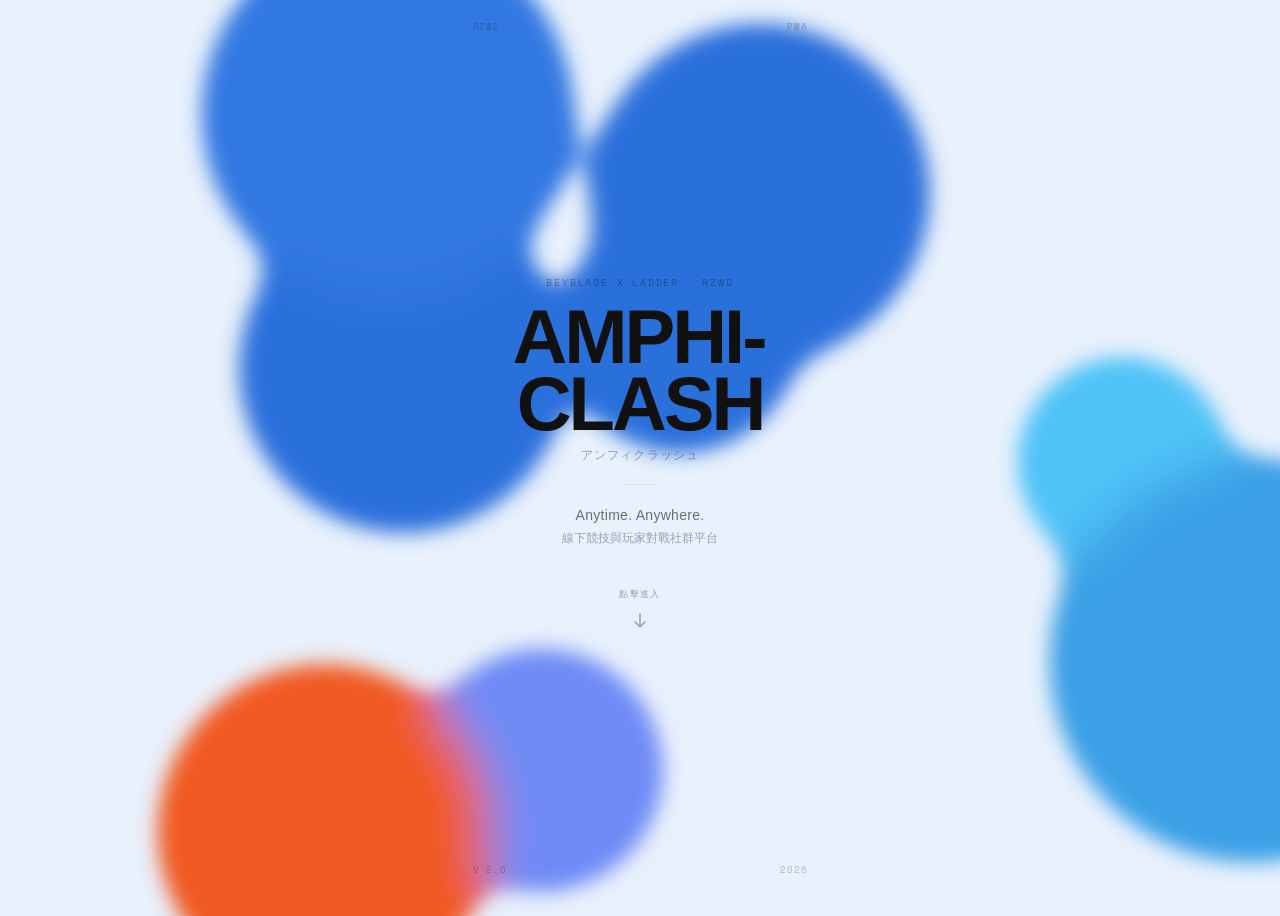
==== index.html @ e655cad7 "Initial prototype upload" ====
<!DOCTYPE html>
<html lang="en">
  <head>
    <meta charset="UTF-8" />
    <meta name="viewport" content="width=device-width, initial-scale=1.0" />
    <meta http-equiv="refresh" content="0; url=./Landing%20Page.html" />
    <title>AMPHICLASH Prototype</title>
  </head>
  <body>
    <p>Redirecting to the prototype…</p>
    <p><a href="./Landing%20Page.html">Open prototype</a></p>
  </body>
</html>
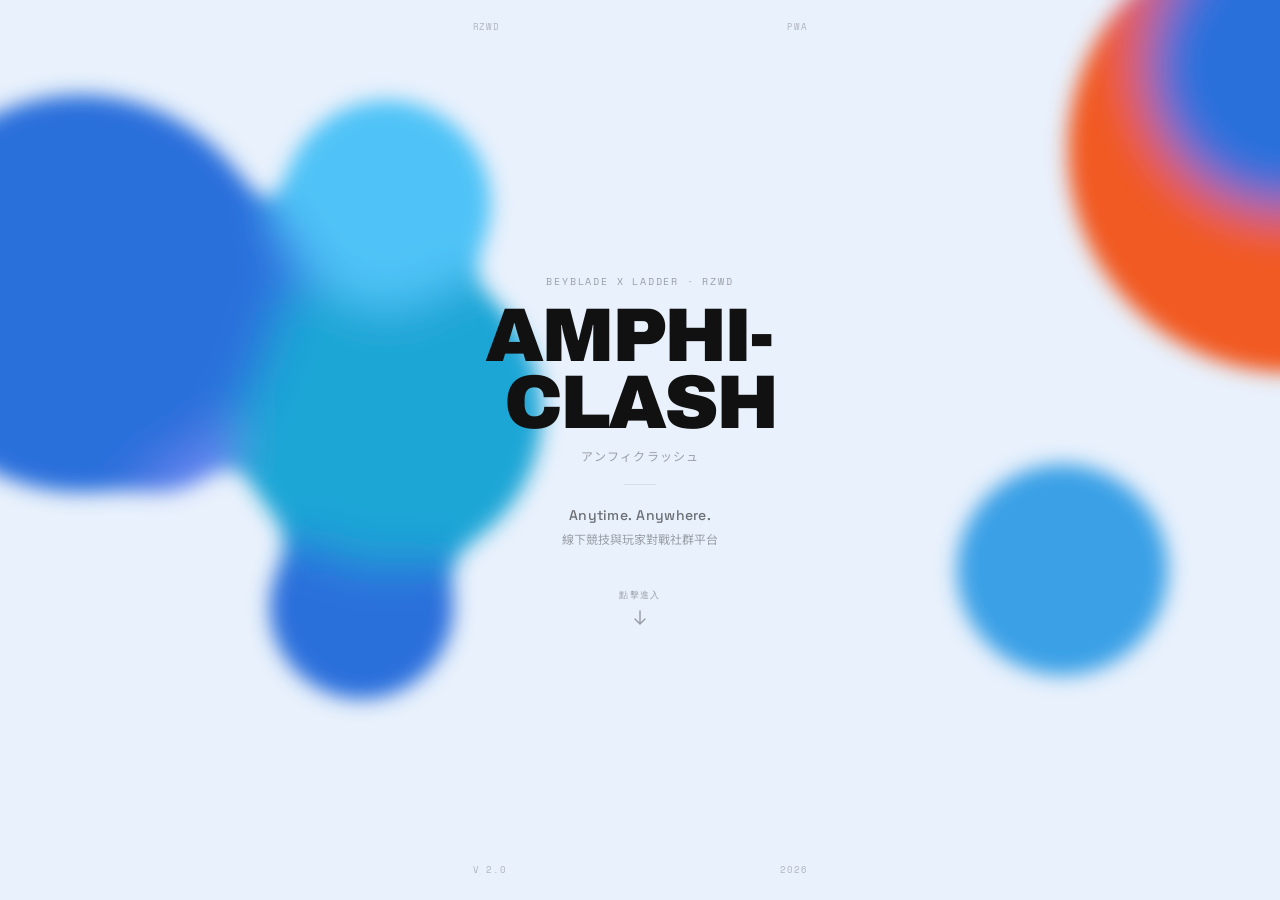
==== commit 22eb88f9: "Make homepage show landing experience" ====
--- a/index.html
+++ b/index.html
@@ -1,13 +1,299 @@
 <!DOCTYPE html>
-<html lang="en">
-  <head>
-    <meta charset="UTF-8" />
-    <meta name="viewport" content="width=device-width, initial-scale=1.0" />
-    <meta http-equiv="refresh" content="0; url=./Landing%20Page.html" />
-    <title>AMPHICLASH Prototype</title>
-  </head>
-  <body>
-    <p>Redirecting to the prototype…</p>
-    <p><a href="./Landing%20Page.html">Open prototype</a></p>
-  </body>
+<html lang="zh-TW">
+<head>
+  <meta charset="UTF-8">
+  <meta name="viewport" content="width=device-width, initial-scale=1.0">
+  <title>AMPHICLASH — Landing</title>
+  <link rel="stylesheet" href="_styles.css?v=2">
+  <style>
+    body { align-items: stretch; }
+
+    .app-shell {
+      min-height: 100vh;
+      display: flex;
+      flex-direction: column;
+      align-items: center;
+      justify-content: center;
+      cursor: pointer;
+      user-select: none;
+      -webkit-tap-highlight-color: transparent;
+    }
+
+    /* ── L0 Art ── */
+    .collage-art {
+      position: absolute; inset: 0;
+      overflow: hidden;
+    }
+    .ring-group {
+      position: absolute;
+      top: 50%; left: 52%;
+      transform: translate(-50%, -60%);
+    }
+    .ring {
+      position: absolute;
+      border-radius: 50%;
+      border: 1px solid rgba(20,20,24,0.12);
+      transform: translate(-50%, -50%);
+      top: 0; left: 0;
+    }
+    .ring--lg  { width: 520px; height: 520px; border-width: 1.5px; opacity: 0.55; }
+    .ring--md  { width: 380px; height: 380px; opacity: 0.70; }
+    .ring--sm  { width: 260px; height: 260px; opacity: 0.80; }
+    .ring--xs  { width: 160px; height: 160px; border-width: 1.5px; opacity: 0.60; }
+    .ring--dot { width: 12px;  height: 12px;  background: rgba(20,20,24,0.22); border: none; }
+
+    /* tick marks */
+    .ticks {
+      position: absolute;
+      width: 380px; height: 380px;
+      top: 0; left: 0;
+      transform: translate(-50%, -50%);
+    }
+
+    /* inked corner marks */
+    .corner-mark {
+      position: absolute;
+      font-family: var(--f-mono);
+      font-size: 9px;
+      letter-spacing: 0.10em;
+      color: rgba(26,26,26,0.28);
+      text-transform: uppercase;
+    }
+    .corner-mark--tl { top: 20px; left: 20px; }
+    .corner-mark--tr { top: 20px; right: 20px; text-align: right; }
+    .corner-mark--bl { bottom: 24px; left: 20px; }
+    .corner-mark--br { bottom: 24px; right: 20px; text-align: right; }
+
+    /* ── Main content ── */
+    .landing-content {
+      position: relative;
+      z-index: 5;
+      display: flex;
+      flex-direction: column;
+      align-items: center;
+      text-align: center;
+      gap: 0;
+      padding: 0 24px;
+    }
+
+    .landing-kicker {
+      font-family: var(--f-mono);
+      font-size: 10px;
+      letter-spacing: 0.18em;
+      color: var(--tx-3);
+      text-transform: uppercase;
+      margin-bottom: 14px;
+    }
+
+    .landing-title {
+      font-family: var(--f-display);
+      font-weight: 900;
+      font-size: 76px;
+      letter-spacing: -0.04em;
+      line-height: 0.88;
+      color: var(--tx);
+      text-wrap: balance;
+    }
+
+    .landing-jp {
+      font-family: var(--f-jp);
+      font-size: 12px;
+      color: var(--tx-3);
+      letter-spacing: 0.10em;
+      margin-top: 10px;
+    }
+
+    .landing-divider {
+      width: 32px;
+      height: 1px;
+      background: var(--line);
+      margin: 20px auto;
+    }
+
+    .landing-slogan {
+      font-family: var(--f-ui);
+      font-size: 14px;
+      font-weight: 500;
+      color: var(--tx-2);
+      letter-spacing: 0.02em;
+      line-height: 1.5;
+    }
+
+    .landing-sub {
+      font-family: var(--f-ui);
+      font-size: 12px;
+      color: var(--tx-3);
+      margin-top: 4px;
+    }
+
+    .landing-enter {
+      margin-top: 40px;
+      display: flex;
+      flex-direction: column;
+      align-items: center;
+      gap: 6px;
+    }
+    .landing-enter span {
+      font-family: var(--f-mono);
+      font-size: 9px;
+      letter-spacing: 0.16em;
+      color: var(--tx-3);
+      text-transform: uppercase;
+    }
+    .landing-arrow {
+      width: 18px; height: 18px;
+      color: var(--tx-3);
+      animation: bounce 2s ease-in-out infinite;
+    }
+    @keyframes bounce {
+      0%,100% { transform: translateY(0); }
+      50%      { transform: translateY(4px); }
+    }
+
+    /* hover / tap flash */
+    .app-shell:active { opacity: 0.85; }
+
+    /* ═══ Gooey metaball background + veil ═══ */
+    body { background: #e9f1fc !important; }
+    .goo-stage { position: fixed; inset: 0; z-index: 0; filter: url(#goo); pointer-events: none; }
+    .goo-defs  { position: absolute; width: 0; height: 0; }
+    .blob      { position: absolute; border-radius: 50%; will-change: transform; }
+    .goo-veil  { display: none; }
+    body canvas { display: none !important; }
+    .app-shell { position: relative; z-index: 2; }
+  </style>
+</head>
+<body>
+  <div class="goo-stage" id="goo-stage"></div>
+  <div class="goo-veil"></div>
+  <svg class="goo-defs" xmlns="http://www.w3.org/2000/svg" aria-hidden="true">
+    <defs>
+      <filter id="goo">
+        <feGaussianBlur in="SourceGraphic" stdDeviation="22" result="blur"/>
+        <feColorMatrix in="blur" mode="matrix" values="1 0 0 0 0  0 1 0 0 0  0 0 1 0 0  0 0 0 20 -8" result="goo"/>
+        <feGaussianBlur in="goo" stdDeviation="10"/>
+      </filter>
+    </defs>
+  </svg>
+  <a class="app-shell skin-paper" href="Grid Hub.html" style="text-decoration:none; color:inherit;">
+
+    <!-- L0 Collage -->
+    <div class="collage">
+      <div class="collage-art">
+        <!-- concentric rings (beystadium) -->
+        <div class="ring-group">
+          <div class="ring ring--lg"></div>
+          <div class="ring ring--md"></div>
+          <div class="ring ring--sm"></div>
+          <div class="ring ring--xs"></div>
+          <div class="ring ring--dot"></div>
+
+          <!-- SVG tick marks on the medium ring -->
+          <svg class="ticks" viewBox="0 0 380 380" fill="none" xmlns="http://www.w3.org/2000/svg">
+            <!-- 24 tick marks evenly around ring at r=190 -->
+            <g stroke="rgba(20,20,24,0.18)" stroke-width="1">
+              <line x1="190" y1="0"   x2="190" y2="14"/>
+              <line x1="190" y1="366" x2="190" y2="380"/>
+              <line x1="0"   y1="190" x2="14"  y2="190"/>
+              <line x1="366" y1="190" x2="380" y2="190"/>
+              <!-- diagonals at 45° -->
+              <line x1="56"  y1="56"  x2="66"  y2="66"/>
+              <line x1="314" y1="56"  x2="324" y2="66" transform="rotate(90,190,190) translate(0,0)"/>
+              <line x1="56"  y1="314" x2="66"  y2="324" transform="scale(-1,1) translate(-380,0)"/>
+              <line x1="314" y1="314" x2="324" y2="324" transform="scale(-1,-1) translate(-380,-380)"/>
+            </g>
+            <!-- center crosshair -->
+            <g stroke="rgba(20,20,24,0.22)" stroke-width="1">
+              <line x1="183" y1="190" x2="197" y2="190"/>
+              <line x1="190" y1="183" x2="190" y2="197"/>
+            </g>
+          </svg>
+        </div>
+
+        <!-- ink splatters / abstract shapes -->
+        <div style="position:absolute; top:62%; left:8%; width:60px; height:60px; border-radius:50%; border:1px solid rgba(20,20,24,0.08);"></div>
+        <div style="position:absolute; top:18%; left:78%; width:30px; height:30px; border-radius:50%; background:rgba(20,20,24,0.04); border:1px solid rgba(20,20,24,0.10);"></div>
+
+        <!-- small neon accent swatch (bottom-right) -->
+        <div class="neon-block" style="width:3px; height:42px; bottom:100px; right:28px; opacity:0.55; border-radius:1px;"></div>
+        <div class="neon-block" style="width:18px; height:3px; bottom:140px; right:24px; opacity:0.35; border-radius:1px;"></div>
+      </div>
+
+      <div class="layer-halftone"></div>
+      <div class="layer-noise"></div>
+      <div class="layer-scan"></div>
+    </div>
+
+    <!-- Corner marks -->
+    <span class="corner-mark corner-mark--tl">RZWD</span>
+    <span class="corner-mark corner-mark--tr">PWA</span>
+    <span class="corner-mark corner-mark--bl">V 2.0</span>
+    <span class="corner-mark corner-mark--br">2026</span>
+
+
+
+    <!-- Main content -->
+    <div class="landing-content">
+      <p class="landing-kicker">BEYBLADE X LADDER · RZWD</p>
+      <h1 class="landing-title">AMPHI&shy;CLASH</h1>
+      <p class="landing-jp">アンフィクラッシュ</p>
+
+      <div class="landing-divider"></div>
+
+      <p class="landing-slogan">Anytime. Anywhere.</p>
+      <p class="landing-sub">線下競技與玩家對戰社群平台</p>
+
+      <div class="landing-enter">
+        <span>點擊進入</span>
+        <svg class="landing-arrow" viewBox="0 0 18 18" fill="none" xmlns="http://www.w3.org/2000/svg">
+          <path d="M9 3v12M4 11l5 5 5-5" stroke="currentColor" stroke-width="1.5" stroke-linecap="round" stroke-linejoin="round"/>
+        </svg>
+      </div>
+    </div>
+
+  </a>
+  <script>
+  (function(){
+    const stage = document.getElementById('goo-stage'); if(!stage) return;
+    const W=()=>window.innerWidth, H=()=>window.innerHeight;
+    const COLORS=['#2A6FDB','#3278E2','#1FA6D6','#4FC3F7','#6E8BF5','#2A6FDB','#3aa0e6','#F15A22','#2A6FDB'];
+    const COUNT=COLORS.length, blobs=[];
+    class Blob{
+      constructor(i){ this.el=document.createElement('div'); this.el.className='blob';
+        this.el.style.background=COLORS[i%COLORS.length]; stage.appendChild(this.el); this.reset(); }
+      reset(){ this.r=70+Math.random()*120; this.x=Math.random()*W(); this.y=Math.random()*H();
+        this.speed=2.4+Math.random()*1.8; const a=Math.random()*Math.PI*2;
+        this.vx=Math.cos(a)*this.speed; this.vy=Math.sin(a)*this.speed;
+        this.pulsePhase=Math.random()*Math.PI*2; this.pulseSpeed=0.7+Math.random()*0.9; this.baseR=this.r;
+        this.wobPhase=Math.random()*Math.PI*2; this.wobSpeed=0.9+Math.random()*1.2; this.wobAmp=7+Math.random()*9;
+        this.flowPhase=Math.random()*Math.PI*2; this.flowSpeed=0.010+Math.random()*0.014;
+        this.moodPhase=Math.random()*Math.PI*2; this.moodSpeed=0.25+Math.random()*0.5; this.applySize(); }
+      applySize(){ this.el.style.width=this.r*2+'px'; this.el.style.height=this.r*2+'px'; }
+      update(t,bs){
+        this.flowPhase+=this.flowSpeed;
+        this.vx+=Math.cos(this.flowPhase)*0.24; this.vy+=Math.sin(this.flowPhase*1.3+0.7)*0.24;
+        const myMood=Math.sin(t*this.moodSpeed+this.moodPhase);
+        for(const o of bs){ if(o===this)continue;
+          const dx=o.x-this.x,dy=o.y-this.y,d=Math.hypot(dx,dy)||1,range=this.r+o.r+150;
+          if(d<range){ const oM=Math.sin(t*o.moodSpeed+o.moodPhase),mood=(myMood+oM)*0.5,f=(1-d/range)*mood*0.10;
+            this.vx+=dx/d*f; this.vy+=dy/d*f;
+            const near=(this.r+o.r)*0.55; if(d<near){ const push=(1-d/near)*0.30; this.vx-=dx/d*push; this.vy-=dy/d*push; } } }
+        this.vx*=0.97; this.vy*=0.97; const sp=Math.hypot(this.vx,this.vy)||1,MIN=0.7,MAX=4.0;
+        if(sp<MIN){const k=MIN/sp;this.vx*=k;this.vy*=k;} else if(sp>MAX){const k=MAX/sp;this.vx*=k;this.vy*=k;}
+        this.x+=this.vx; this.y+=this.vy;
+        if(this.x<-this.r*0.5||this.x>W()+this.r*0.5)this.vx*=-1;
+        if(this.y<-this.r*0.5||this.y>H()+this.r*0.5)this.vy*=-1;
+        const pulse=1+Math.sin(t*this.pulseSpeed+this.pulsePhase)*0.16; this.r=this.baseR*pulse; this.applySize();
+        const wx=Math.sin(t*this.wobSpeed+this.wobPhase)*this.wobAmp, wy=Math.cos(t*this.wobSpeed*0.85+this.wobPhase)*this.wobAmp;
+        this.el.style.transform='translate('+(this.x-this.r+wx)+'px,'+(this.y-this.r+wy)+'px)'; }
+    }
+    for(let i=0;i<COUNT;i++)blobs.push(new Blob(i));
+    const reduce=window.matchMedia('(prefers-reduced-motion: reduce)').matches;
+    let start=null;
+    function loop(ts){ if(start===null)start=ts; const t=(ts-start)/1000; for(const b of blobs)b.update(t,blobs); if(!reduce)requestAnimationFrame(loop); }
+    if(reduce){ for(const b of blobs)b.update(0,blobs); } else requestAnimationFrame(loop);
+    window.addEventListener('resize',()=>{ for(const b of blobs){ b.x=Math.min(b.x,W()); b.y=Math.min(b.y,H()); } });
+  })();
+  </script>
+</body>
 </html>
--- a/_styles.css
+++ b/_styles.css
@@ -0,0 +1,446 @@
+/* ═══════════════════════════════════════════════════════
+   AMPHICLASH 2.0 — Shared Design System
+   Visual Direction Spec v1.0 · skin-paper default
+═══════════════════════════════════════════════════════ */
+
+@import url('https://fonts.googleapis.com/css2?family=Archivo:ital,wght@0,600;0,800;0,900;1,900&family=Space+Grotesk:wght@400;500;600;700&family=Space+Mono:wght@400;700&family=Noto+Sans+JP:wght@400;700&family=Noto+Sans+TC:wght@500;700;900&display=swap');
+
+*, *::before, *::after { box-sizing: border-box; margin: 0; padding: 0; }
+
+html { height: 100%; }
+
+body {
+  min-height: 100%;
+  background: #c8d0e2;
+  display: flex;
+  justify-content: center;
+  align-items: flex-start;
+  font-family: var(--f-ui);
+}
+
+/* ── Root tokens ── */
+:root {
+  --neon:      #39FF14;
+  --neon-dim:  #2bd10f;
+
+  --rk-tiro:   hsl(220 60% 70%);
+  --rk-greg:   hsl(200 70% 55%);
+  --rk-prov:   hsl(200 70% 55%);
+  --rk-ret:    hsl(280 70% 50%);
+  --rk-sec:    hsl(280 70% 50%);
+  --rk-primus: hsl(25 95% 55%);
+  --rk-champ:  hsl(8 95% 50%);
+
+  --f-display: 'Archivo', 'Noto Sans TC', sans-serif;
+  --f-ui:      'Space Grotesk', 'Noto Sans TC', sans-serif;
+  --f-mono:    'Space Mono', ui-monospace, monospace;
+  --f-jp:      'Noto Sans JP', sans-serif;
+}
+
+/* ── Skin: Paper (乾淨白底) ── */
+.skin-paper {
+  --bg:       #ffffff;
+  --bg-2:     rgba(255,255,255,0.55);
+  --glass-bg: rgba(255,255,255,0.72);
+  --glass-bd: rgba(20,20,24,0.09);
+  --glass-hi: rgba(255,255,255,0.96);
+  --tx:       #111111;
+  --tx-2:     rgba(17,17,17,0.58);
+  --tx-3:     rgba(17,17,17,0.36);
+  --line:     rgba(20,20,24,0.08);
+  --halftone: rgba(20,20,24,0.40);
+  --ph-base:  #e8e8e8;
+}
+
+/* ── Skin: Dark (戰鬥態 · cyberpunk) ── */
+.skin-dark {
+  --bg:       #0A0A0C;
+  --bg-2:     #121216;
+  --glass-bg: rgba(255,255,255,0.06);
+  --glass-bd: rgba(255,255,255,0.12);
+  --glass-hi: rgba(255,255,255,0.18);
+  --tx:       #ffffff;
+  --tx-2:     rgba(255,255,255,0.62);
+  --tx-3:     rgba(255,255,255,0.40);
+  --line:     rgba(255,255,255,0.14);
+  --halftone: rgba(255,255,255,0.85);
+  --ph-base:  #16161b;
+}
+
+/* ── App shell ── */
+.app-shell {
+  width: 375px;
+  min-height: 100vh;
+  position: relative;
+  overflow-x: hidden;
+  background: transparent;
+  z-index: 2;
+  color: var(--tx);
+  font-family: var(--f-ui);
+}
+
+/* ═══ L0 — Collage (hidden · replaced by _particles.js) ═ */
+.collage { display: none; }
+._collage_compat {
+  position: absolute;
+  inset: 0;
+  z-index: 0;
+  overflow: hidden;
+  pointer-events: none;
+}
+
+.layer-halftone {
+  position: absolute; inset: 0;
+  background-image: radial-gradient(var(--halftone) 21%, transparent 23%);
+  background-size: 5px 5px;
+  opacity: 0.18;
+}
+.skin-dark .layer-halftone { opacity: 0.10; }
+
+.layer-noise {
+  position: absolute; inset: 0;
+  opacity: 0.20;
+  background-image: url("data:image/svg+xml,%3Csvg xmlns='http://www.w3.org/2000/svg' width='90' height='90'%3E%3Cfilter id='n'%3E%3CfeTurbulence type='fractalNoise' baseFrequency='0.85' numOctaves='1'/%3E%3C/filter%3E%3Crect width='100%25' height='100%25' filter='url(%23n)'/%3E%3C/svg%3E");
+}
+
+.layer-scan {
+  position: absolute; inset: 0;
+  opacity: 0.06;
+  background-image: repeating-linear-gradient(0deg, var(--tx) 0 1px, transparent 1px 3px);
+}
+
+.skin-paper .collage::after {
+  content: '';
+  position: absolute; inset: 0;
+  background: linear-gradient(180deg,
+    rgba(242,239,231,0.45) 0%,
+    rgba(242,239,231,0.18) 40%,
+    rgba(242,239,231,0.68) 100%);
+}
+.skin-dark .collage::after {
+  content: '';
+  position: absolute; inset: 0;
+  background: linear-gradient(180deg,
+    rgba(10,10,12,0.55) 0%,
+    rgba(10,10,12,0.28) 40%,
+    rgba(10,10,12,0.80) 100%);
+}
+
+/* ═══ L1 — Glass ════════════════════════════════════ */
+.glass {
+  position: relative;
+  border-radius: 14px;
+  padding: 16px;
+  -webkit-backdrop-filter: blur(30px) saturate(220%);
+  backdrop-filter: blur(30px) saturate(220%);
+  background: var(--glass-bg);
+  border: 1px solid var(--glass-bd);
+  box-shadow: inset 0 1px 0 var(--glass-hi), 0 8px 32px rgba(0,0,0,0.08);
+}
+.glass--tight { padding: 12px; border-radius: 12px; }
+
+@supports not ((backdrop-filter:blur(1px)) or (-webkit-backdrop-filter:blur(1px))) {
+  .skin-paper .glass { background: rgba(235,231,220,0.90); }
+  .skin-dark  .glass { background: rgba(20,20,26,0.92); }
+}
+
+/* ═══ L2 — Tech Chrome ══════════════════════════════ */
+.tech-row {
+  display: flex;
+  align-items: center;
+  justify-content: space-between;
+  font-family: var(--f-mono);
+  font-size: 10px;
+  letter-spacing: 0.10em;
+  color: var(--tx-3);
+  text-transform: uppercase;
+}
+.jp { font-family: var(--f-jp); }
+.mono { font-family: var(--f-mono); text-transform: uppercase; letter-spacing: 0.08em; }
+
+.crosshair {
+  position: absolute;
+  width: 10px; height: 10px;
+  z-index: 6; pointer-events: none;
+}
+.crosshair::before, .crosshair::after {
+  content: ''; position: absolute; background: var(--tx-3);
+}
+.crosshair::before { left:50%; top:0; width:1px; height:100%; transform:translateX(-0.5px); }
+.crosshair::after  { top:50%; left:0; height:1px; width:100%; transform:translateY(-0.5px); }
+
+/* ═══ Typography ════════════════════════════════════ */
+.t-display {
+  font-family: var(--f-display);
+  font-weight: 900;
+  letter-spacing: -0.02em;
+  line-height: 0.92;
+}
+.t-num {
+  font-family: var(--f-mono);
+  font-weight: 700;
+  font-variant-numeric: tabular-nums;
+}
+.t-label {
+  font-family: var(--f-mono);
+  font-size: 9.5px;
+  letter-spacing: 0.12em;
+  text-transform: uppercase;
+  color: var(--tx-3);
+}
+
+/* ═══ RankChip ══════════════════════════════════════ */
+.rankchip {
+  display: inline-flex;
+  align-items: center;
+  gap: 0;
+  padding: 0;
+  border-radius: 0;
+  border: none;
+  background: transparent !important;
+  font-family: var(--f-mono);
+  font-size: 11px;
+  font-weight: 700;
+  letter-spacing: 0.08em;
+  text-transform: uppercase;
+  white-space: nowrap;
+}
+.rankchip .gem { display: none; }
+.rankchip--lg { padding: 0; font-size: 13px; }
+.rankchip--lg .gem { display: none; }
+
+/* ═══ VStatus ═══════════════════════════════════════ */
+.vstatus {
+  display: inline-flex;
+  align-items: center;
+  gap: 7px;
+  font-family: var(--f-mono);
+  font-size: 11px;
+  font-weight: 700;
+  letter-spacing: 0.10em;
+  text-transform: uppercase;
+  padding: 6px 11px;
+  border-radius: 7px;
+  border: 1px solid;
+}
+.vstatus .dot { width: 8px; height: 8px; border-radius: 50%; flex-shrink: 0; }
+.vstatus--live .dot {
+  background: var(--neon);
+  box-shadow: 0 0 8px var(--neon);
+  animation: pulse 1.1s ease-in-out infinite;
+}
+@keyframes pulse {
+  0%,100% { transform: scale(1); opacity: 1; }
+  50%      { transform: scale(1.55); opacity: 0.55; }
+}
+@media (prefers-reduced-motion: reduce) { .vstatus--live .dot { animation: none; } }
+
+/* ═══ Buttons ═══════════════════════════════════════ */
+.vbtn {
+  font-family: var(--f-ui);
+  font-weight: 700;
+  font-size: 15px;
+  border-radius: 14px;
+  padding: 15px 16px;
+  cursor: pointer;
+  width: 100%;
+  border: 1px solid var(--glass-bd);
+  background: var(--glass-bg);
+  color: var(--tx);
+  -webkit-backdrop-filter: blur(30px) saturate(220%);
+  backdrop-filter: blur(30px) saturate(220%);
+  box-shadow: inset 0 1px 0 var(--glass-hi), 0 6px 20px rgba(0,0,0,0.08);
+  display: flex;
+  align-items: center;
+  justify-content: center;
+  gap: 8px;
+  transition: transform .12s ease, box-shadow .2s ease, background .2s ease;
+  text-decoration: none;
+}
+.vbtn:hover { background: rgba(20,20,24,0.10); transform: translateY(-1px); }
+.vbtn:active { transform: translateY(0); }
+
+.vbtn--go {
+  background: rgba(57,255,20,0.20);
+  border-color: rgba(57,255,20,0.50);
+  box-shadow: inset 0 1px 0 rgba(255,255,255,0.45), 0 8px 28px rgba(57,255,20,0.18);
+}
+.skin-paper .vbtn--go { color: #0c2b0e; }
+.skin-dark  .vbtn--go { color: #eafff0; }
+.vbtn--go:hover {
+  background: rgba(57,255,20,0.30);
+  box-shadow: inset 0 1px 0 rgba(255,255,255,0.45), 0 10px 34px rgba(57,255,20,0.32);
+}
+
+.vbtn--ghost {
+  background: transparent;
+  border-color: var(--glass-bd);
+  color: var(--tx-2);
+  -webkit-backdrop-filter: none;
+  backdrop-filter: none;
+  box-shadow: none;
+}
+.vbtn--ghost:hover { background: var(--glass-bg); }
+
+/* ═══ Header ════════════════════════════════════════ */
+.app-header {
+  position: relative; z-index: 10;
+  display: flex;
+  align-items: center;
+  justify-content: space-between;
+  padding: 14px 16px 12px;
+  border-bottom: 1px solid var(--line);
+  background: rgba(255,255,255,0.88);
+  -webkit-backdrop-filter: blur(16px);
+  backdrop-filter: blur(16px);
+}
+.app-header .logo {
+  font-family: var(--f-display);
+  font-weight: 900;
+  font-size: 15px;
+  letter-spacing: -0.01em;
+  color: var(--tx);
+  text-decoration: none;
+}
+.header-icons { display: flex; align-items: center; gap: 8px; }
+.header-icon {
+  width: 34px; height: 34px;
+  border-radius: 50%;
+  border: 1px solid var(--line);
+  display: flex; align-items: center; justify-content: center;
+  cursor: pointer;
+  font-size: 15px;
+  color: var(--tx-2);
+  text-decoration: none;
+  background: var(--glass-bg);
+}
+
+/* ═══ Page body ═════════════════════════════════════ */
+.viz-body {
+  position: relative; z-index: 5;
+  padding: 14px 16px 32px;
+  display: flex;
+  flex-direction: column;
+  gap: 14px;
+}
+
+/* ═══ MiniBattle row ════════════════════════════════ */
+.mini-battle {
+  display: flex;
+  align-items: center;
+  justify-content: space-between;
+  padding: 8px 0;
+  border-bottom: 1px solid var(--line);
+  font-size: 13px;
+}
+.mini-battle:last-child { border-bottom: none; padding-bottom: 0; }
+.mini-battle .result {
+  font-family: var(--f-mono);
+  font-size: 10px;
+  font-weight: 700;
+  letter-spacing: 0.08em;
+  padding: 3px 7px;
+  border-radius: 5px;
+  border: 1px solid;
+}
+.mini-battle .result--win  { color: var(--neon-dim); border-color: rgba(57,255,20,0.35); background: rgba(57,255,20,0.10); }
+.mini-battle .result--loss { color: var(--tx-3); border-color: var(--line); background: transparent; }
+
+/* ═══ Neon block (live accent) ══════════════════════ */
+.neon-block { position: absolute; background: var(--neon); }
+.skin-dark .neon-block { box-shadow: 0 0 18px rgba(57,255,20,0.55); }
+
+/* ═══ Stat grid ═════════════════════════════════════ */
+.stat-grid {
+  display: grid;
+  grid-template-columns: 1fr 1fr;
+  gap: 1px;
+  background: var(--line);
+  border-radius: 4px;
+  overflow: hidden;
+}
+.stat-cell {
+  background: rgba(255,255,255,0.82);
+  padding: 12px 10px;
+  display: flex;
+  flex-direction: column;
+  gap: 4px;
+}
+
+
+/* ═══ SKIN: AQUA — crystal glass (design guide · Mode A) ═══════════ */
+.skin-aqua {
+  --bg: transparent;
+  --bg-2: rgba(251,251,251,0.16);
+  --glass-bg: rgba(251,251,251,0.06);
+  --glass-bd: rgba(251,251,251,0.55);
+  --glass-hi: rgba(251,251,251,0.75);
+  --tx: #14202e;
+  --tx-2: rgba(20,32,46,0.62);
+  --tx-3: rgba(20,32,46,0.42);
+  --line: rgba(20,32,46,0.12);
+  --halftone: rgba(20,32,46,0.28);
+  --ph-base: rgba(255,255,255,0.12);
+  --metal: linear-gradient(135deg, rgba(255,255,255,0.99) 0%, rgba(150,164,178,0.55) 18%, rgba(255,255,255,0.93) 38%, rgba(126,142,158,0.50) 56%, rgba(252,255,255,0.97) 74%, rgba(148,164,178,0.56) 100%);
+}
+body.aqua-bg {
+  background:
+    radial-gradient(135% 110% at 82% 72%, rgba(255,255,255,0.9) 0%, rgba(232,238,245,0.5) 26%, transparent 52%),
+    radial-gradient(130% 120% at 8% 96%, rgba(150,162,176,0.40) 0%, rgba(150,162,176,0.18) 30%, transparent 62%),
+    linear-gradient(158deg, #ffffff 0%, #f3f5f8 48%, #e8ecf1 100%) !important;
+  background-attachment: fixed !important;
+}
+body.aqua-bg::after {
+  content: ''; position: fixed; z-index: 0; pointer-events: none;
+  width: 70vh; height: 70vh; top: 50%; left: 50%;
+  border-radius: 50%; filter: blur(50px);
+  background: radial-gradient(circle, rgba(255,255,255,0.6), rgba(226,234,244,0.25) 48%, transparent 72%);
+  animation: aquaLight 14s ease-in-out infinite;
+}
+@keyframes aquaLight { 0%,100%{transform:translate(-20%,-70%) scale(1);} 50%{transform:translate(-80%,-30%) scale(1.2);} }
+body.aqua-bg::before {
+  content: ''; position: fixed; inset: 0; z-index: 1; pointer-events: none;
+  opacity: 0.45; background-image: url("assets/grain.png"); background-size: 48px 48px; background-repeat: repeat;
+}
+@media (prefers-reduced-motion: reduce){ body.aqua-bg::after { animation: none; } }
+.app-shell.skin-aqua { position: relative; z-index: 2; }
+/* crystal glass — neumorphic soft surface + silver metallic edge (global standard, from Battle In Battle) */
+.skin-aqua .glass, .skin-aqua .fan-card {
+  position: relative;
+  -webkit-backdrop-filter: blur(16px) saturate(150%); backdrop-filter: blur(16px) saturate(150%);
+  background: rgba(255,255,255,0.5) !important;
+  border-color: transparent !important;
+  box-shadow:
+    7px 9px 22px rgba(20,32,46,0.07),
+    -6px -6px 16px rgba(255,255,255,0.7),
+    inset 0 1px 0 rgba(255,255,255,0.95);
+}
+.skin-aqua .glass::before, .skin-aqua .fan-card::before {
+  content: ''; position: absolute; inset: 0; border-radius: inherit; padding: 1.4px;
+  background: var(--metal);
+  -webkit-mask: linear-gradient(#000 0 0) content-box, linear-gradient(#000 0 0);
+          mask: linear-gradient(#000 0 0) content-box, linear-gradient(#000 0 0);
+  -webkit-mask-composite: xor; mask-composite: exclude; pointer-events: none; z-index: 3;
+}
+.skin-aqua .glass > *, .skin-aqua .fan-card > * { position: relative; z-index: 2; }
+.skin-aqua .app-header { background: transparent; -webkit-backdrop-filter: none; backdrop-filter: none; border: 0; }
+/* header chips match crystal cards: glass + silver metallic edge */
+.skin-aqua .header-icon, .skin-aqua .banner-toggle {
+  position: relative;
+  background: rgba(251,251,251,0.04);
+  border-color: transparent !important;
+  -webkit-backdrop-filter: blur(2px); backdrop-filter: blur(2px);
+  box-shadow: inset 0 1px 0 rgba(251,251,251,0.70);
+}
+.skin-aqua .header-icon::before, .skin-aqua .banner-toggle::before {
+  content: ''; position: absolute; inset: 0; border-radius: inherit; padding: 1px;
+  background: var(--metal);
+  -webkit-mask: linear-gradient(#000 0 0) content-box, linear-gradient(#000 0 0);
+          mask: linear-gradient(#000 0 0) content-box, linear-gradient(#000 0 0);
+  -webkit-mask-composite: xor; mask-composite: exclude; pointer-events: none; z-index: 3;
+}
+.skin-aqua .header-icon > svg { position: relative; z-index: 2; }
+.skin-aqua .battle-pill {
+  background: rgba(251,251,251,0.92) !important; border: 1px solid rgba(255,255,255,0.85) !important;
+  box-shadow: inset 0 1px 0 rgba(255,255,255,0.95), 0 10px 26px rgba(8,26,46,0.18) !important;
+}
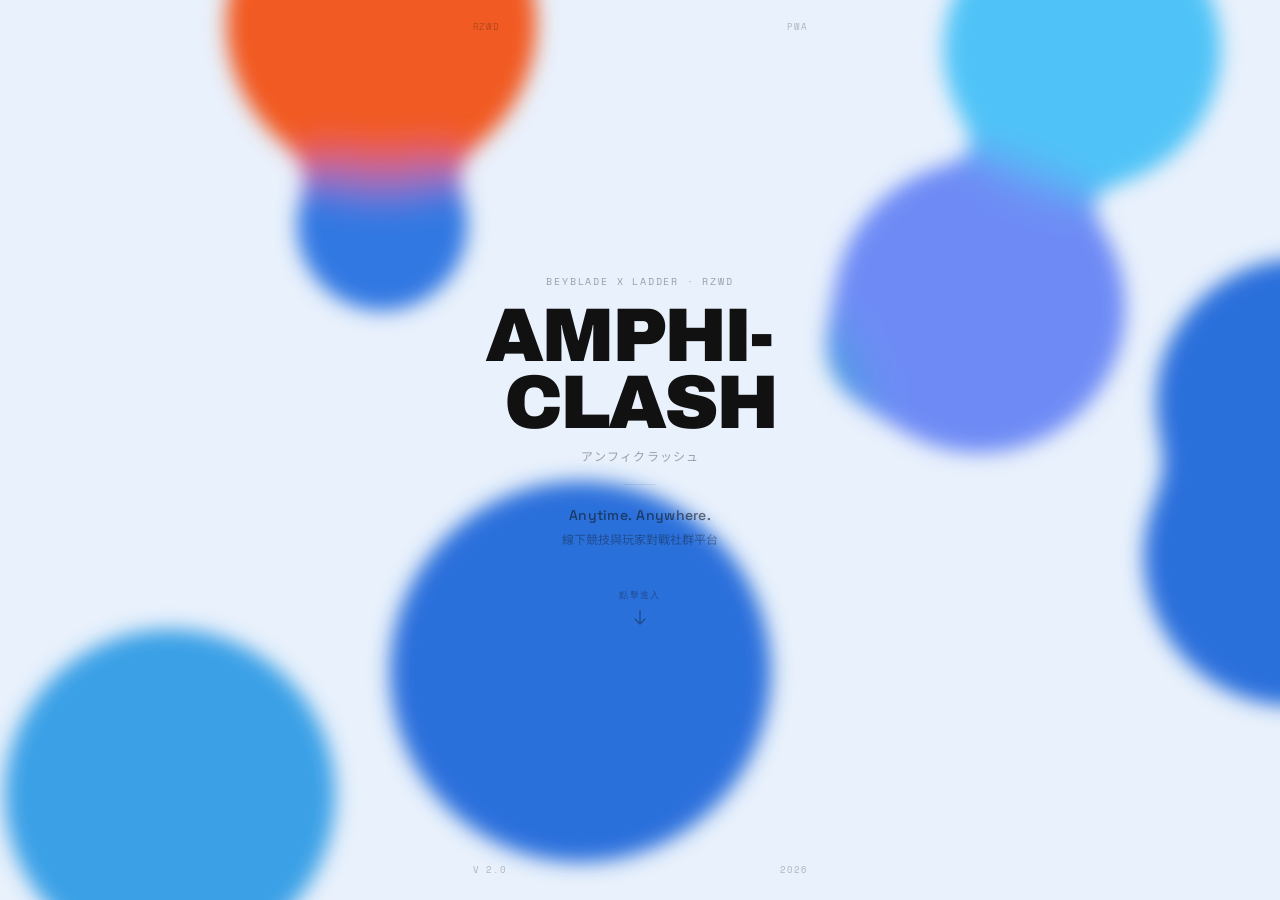
==== commit 80ca9282: "Add cache busting for published prototype" ====
--- a/index.html
+++ b/index.html
@@ -3,8 +3,11 @@
 <head>
   <meta charset="UTF-8">
   <meta name="viewport" content="width=device-width, initial-scale=1.0">
+  <meta http-equiv="Cache-Control" content="no-cache, no-store, must-revalidate">
+  <meta http-equiv="Pragma" content="no-cache">
+  <meta http-equiv="Expires" content="0">
   <title>AMPHICLASH — Landing</title>
-  <link rel="stylesheet" href="_styles.css?v=2">
+  <link rel="stylesheet" href="_styles.css?v=20260624-1">
   <style>
     body { align-items: stretch; }
 
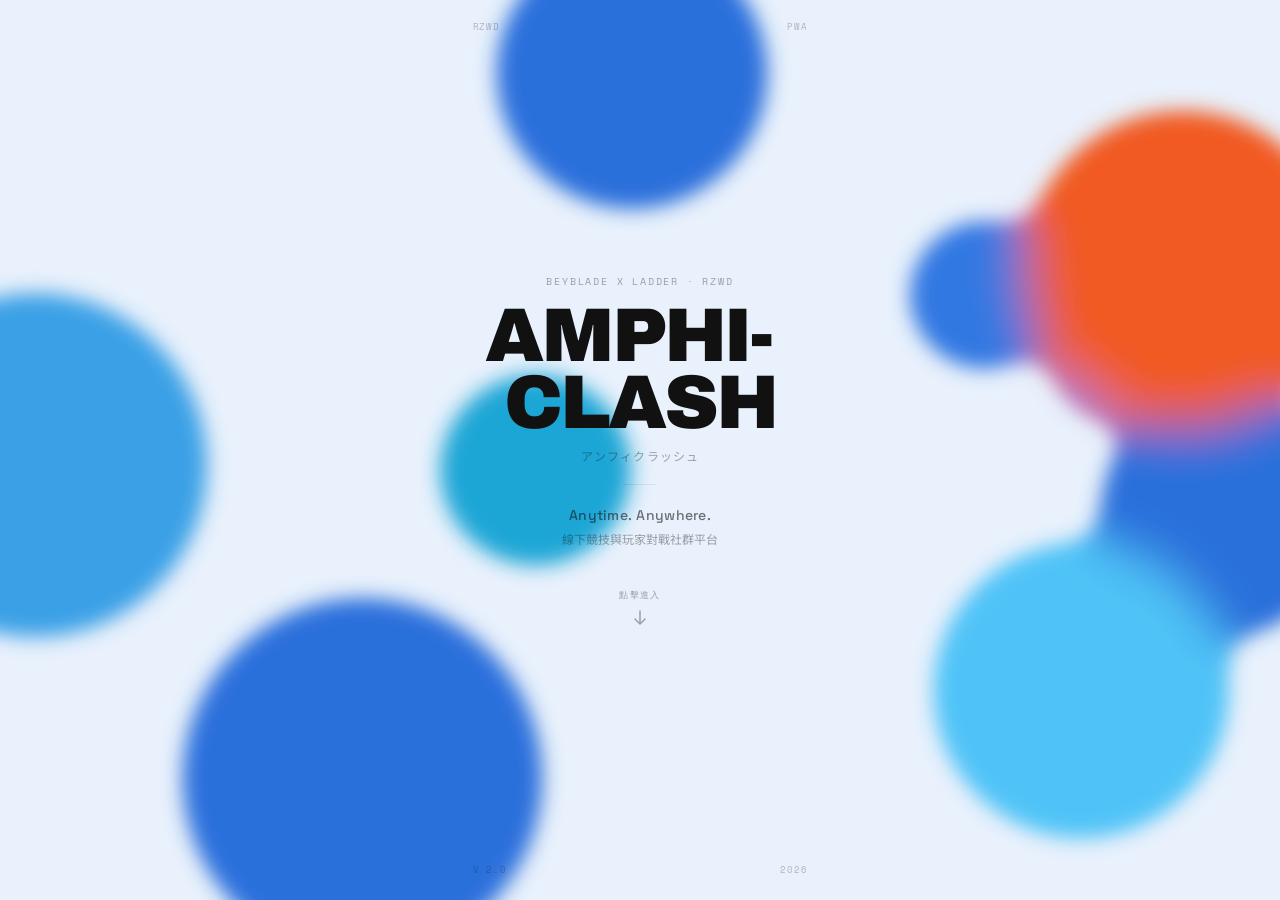
==== commit 8d4d58cf: "Unify all pages to latest stylesheet version" ====
--- a/index.html
+++ b/index.html
@@ -7,7 +7,7 @@
   <meta http-equiv="Pragma" content="no-cache">
   <meta http-equiv="Expires" content="0">
   <title>AMPHICLASH — Landing</title>
-  <link rel="stylesheet" href="_styles.css?v=20260624-1">
+  <link rel="stylesheet" href="_styles.css?v=20260624-10260624-1">
   <style>
     body { align-items: stretch; }
 
